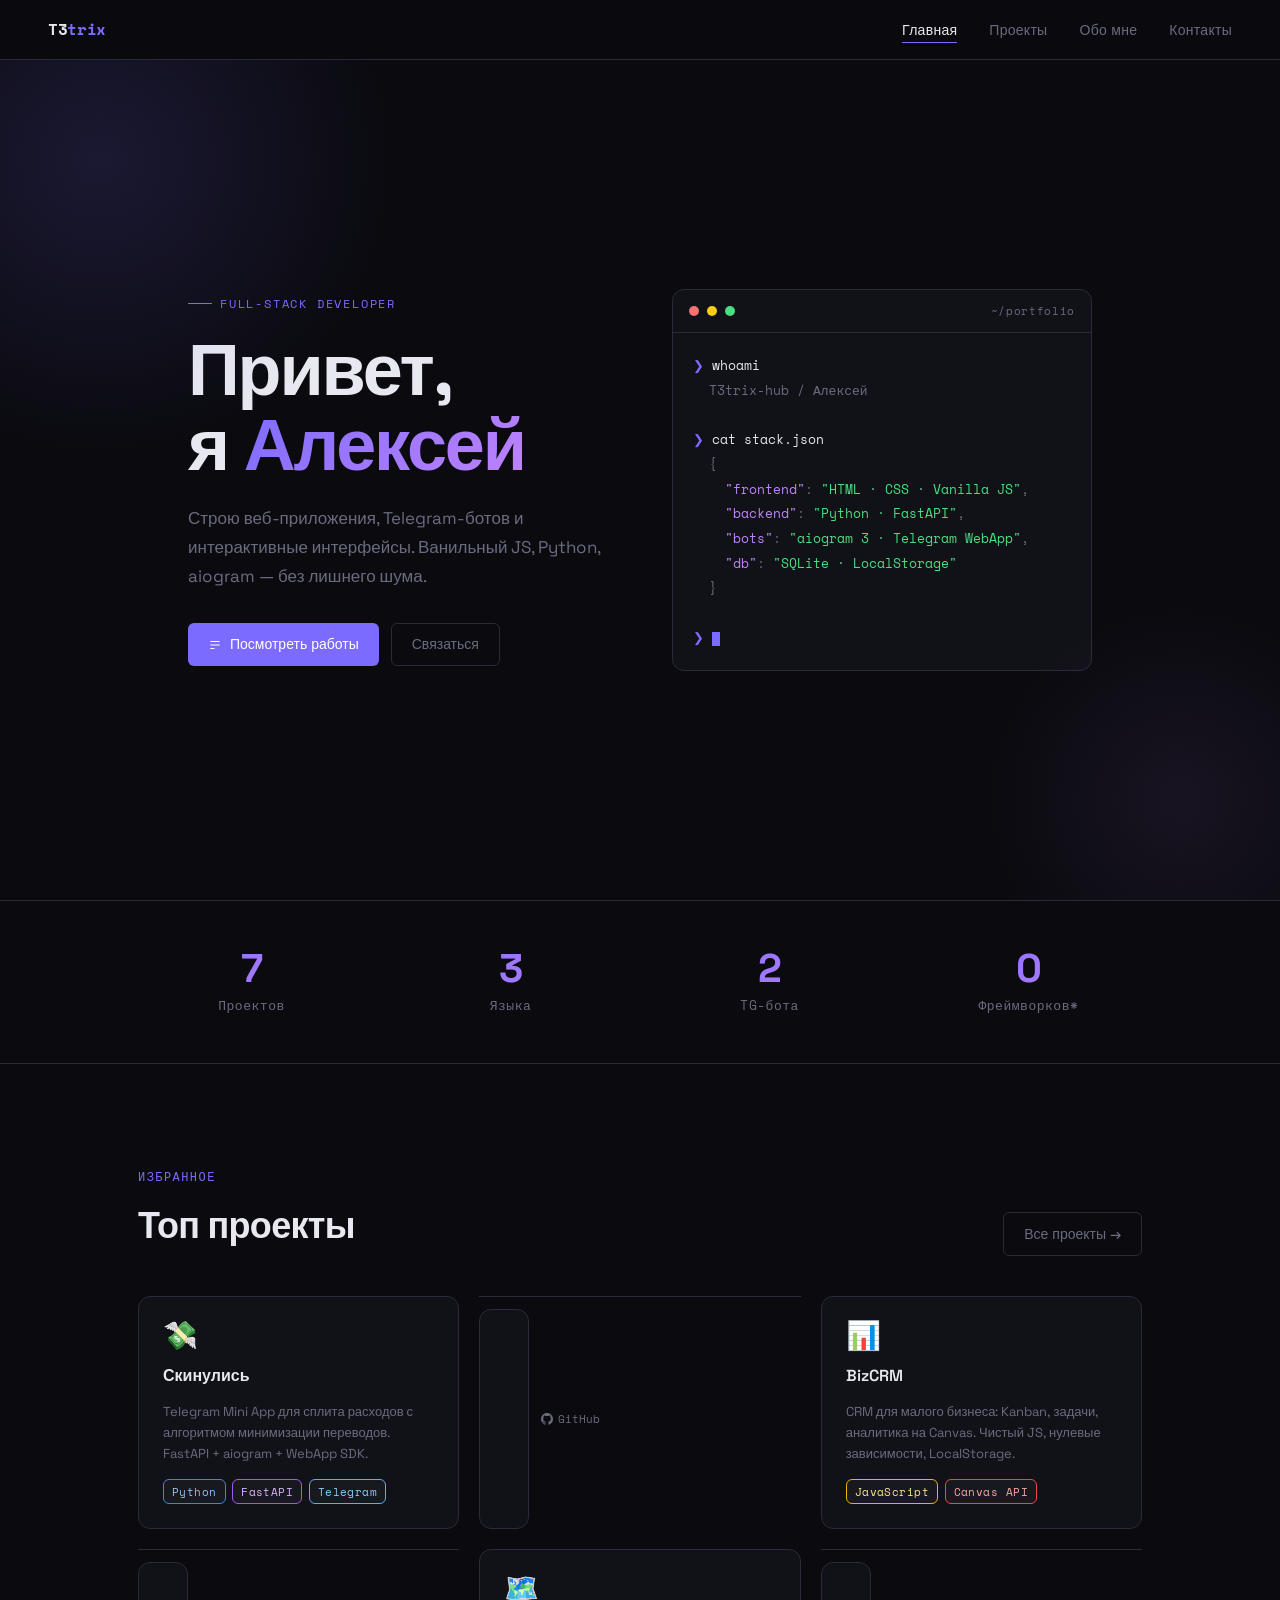
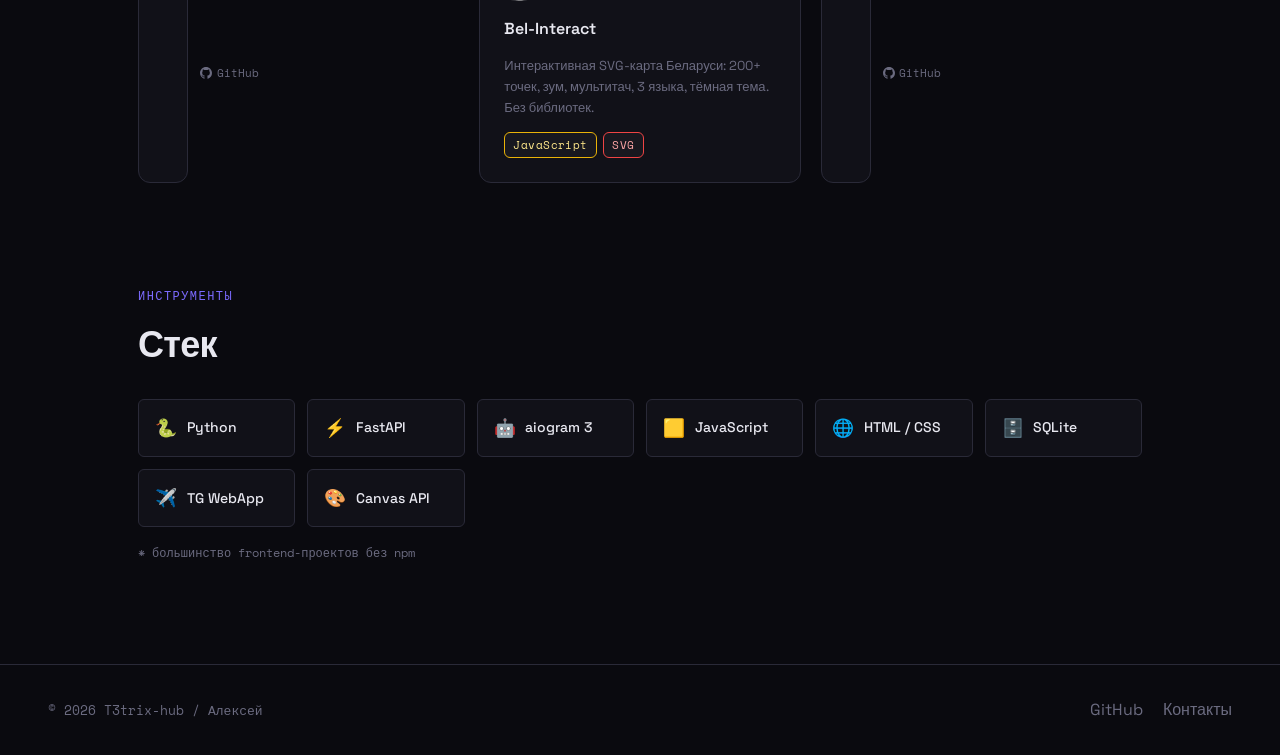
==== index.html @ a56e2eb1 "Add files via upload" ====
<!DOCTYPE html>
<html lang="ru">
<head>
  <meta charset="UTF-8" />
  <meta name="viewport" content="width=device-width, initial-scale=1.0" />
  <title>T3trix — Portfolio</title>
  <link rel="icon" href="favicon.ico" sizes="any" />
  <link rel="icon" type="image/png" href="favicon-180.png" />
  <link rel="apple-touch-icon" href="favicon-180.png" />
  <link rel="preconnect" href="https://fonts.googleapis.com" />
  <link rel="preconnect" href="https://fonts.gstatic.com" crossorigin />
  <link rel="stylesheet" href="style.css" />
  <style>
    /* ── HERO ─────────────────────────────── */
    .hero {
      min-height: calc(100vh - 60px);
      display: flex;
      align-items: center;
      position: relative;
      overflow: hidden;
    }

    .hero::before {
      content: '';
      position: absolute;
      top: -200px; left: -200px;
      width: 600px; height: 600px;
      background: radial-gradient(circle, rgba(124,107,255,0.15) 0%, transparent 70%);
      pointer-events: none;
    }

    .hero::after {
      content: '';
      position: absolute;
      bottom: -100px; right: -100px;
      width: 400px; height: 400px;
      background: radial-gradient(circle, rgba(192,132,252,0.08) 0%, transparent 70%);
      pointer-events: none;
    }

    .hero-inner {
      display: grid;
      grid-template-columns: 1fr 1fr;
      gap: 4rem;
      align-items: center;
      width: 100%;
    }

    .hero-label {
      font-family: var(--font-mono);
      font-size: 0.75rem;
      color: var(--accent);
      letter-spacing: 0.15em;
      text-transform: uppercase;
      margin-bottom: 1.25rem;
      display: flex;
      align-items: center;
      gap: 0.5rem;
    }

    .hero-label::before {
      content: '';
      width: 24px; height: 1px;
      background: var(--accent);
    }

    .hero h1 {
      margin-bottom: 1.25rem;
    }

    .hero-desc {
      font-size: 1.0625rem;
      color: var(--muted);
      line-height: 1.7;
      margin-bottom: 2rem;
      max-width: 420px;
    }

    .hero-actions {
      display: flex;
      gap: 0.75rem;
      flex-wrap: wrap;
    }

    /* terminal card */
    .terminal {
      background: var(--bg2);
      border: 1px solid var(--border);
      border-radius: var(--radius);
      overflow: hidden;
      font-family: var(--font-mono);
    }

    .terminal-bar {
      padding: 0.75rem 1rem;
      border-bottom: 1px solid var(--border);
      display: flex;
      align-items: center;
      gap: 0.5rem;
    }

    .terminal-dot {
      width: 10px; height: 10px;
      border-radius: 50%;
    }
    .dot-red   { background: #f87171; }
    .dot-yel   { background: #facc15; }
    .dot-grn   { background: #4ade80; }

    .terminal-title {
      font-size: 0.7rem;
      color: var(--muted);
      margin-left: auto;
      letter-spacing: 0.06em;
    }

    .terminal-body {
      padding: 1.25rem;
      font-size: 0.8125rem;
      line-height: 1.9;
    }

    .t-prompt { color: var(--accent); }
    .t-cmd    { color: var(--text); }
    .t-out    { color: var(--muted); padding-left: 1rem; }
    .t-key    { color: var(--accent2); }
    .t-val    { color: var(--green); }
    .t-cursor {
      display: inline-block;
      width: 8px; height: 14px;
      background: var(--accent);
      vertical-align: middle;
      animation: blink 1s step-end infinite;
    }

    @keyframes blink { 50% { opacity: 0; } }

    /* ── STATS ────────────────────────────── */
    .stats {
      padding: 3rem 0;
      border-top: 1px solid var(--border);
      border-bottom: 1px solid var(--border);
    }

    .stats-grid {
      display: grid;
      grid-template-columns: repeat(4, 1fr);
      gap: 2rem;
    }

    .stat-item {
      text-align: center;
    }

    .stat-num {
      font-size: 2.5rem;
      font-weight: 700;
      letter-spacing: -0.04em;
      line-height: 1;
      background: linear-gradient(135deg, var(--accent), var(--accent2));
      -webkit-background-clip: text;
      -webkit-text-fill-color: transparent;
      background-clip: text;
    }

    .stat-label {
      font-size: 0.8125rem;
      color: var(--muted);
      margin-top: 0.35rem;
      font-family: var(--font-mono);
      letter-spacing: 0.04em;
    }

    /* ── FEATURED PROJECTS ────────────────── */
    .section-header {
      display: flex;
      justify-content: space-between;
      align-items: flex-end;
      margin-bottom: 2.5rem;
    }

    .featured-grid {
      display: grid;
      grid-template-columns: repeat(3, 1fr);
      gap: 1.25rem;
    }

    .proj-card {
      background: var(--bg2);
      border: 1px solid var(--border);
      border-radius: var(--radius);
      padding: 1.5rem;
      display: flex;
      flex-direction: column;
      gap: 0.875rem;
      transition: border-color var(--transition), transform var(--transition), box-shadow var(--transition);
      text-decoration: none;
      color: inherit;
    }

    .proj-card:hover {
      border-color: rgba(124, 107, 255, 0.4);
      transform: translateY(-3px);
      box-shadow: 0 12px 40px rgba(124, 107, 255, 0.1);
    }

    .proj-icon {
      font-size: 1.75rem;
      line-height: 1;
    }

    .proj-name {
      font-size: 1rem;
      font-weight: 600;
      color: var(--text);
    }

    .proj-desc {
      font-size: 0.8125rem;
      color: var(--muted);
      line-height: 1.6;
      flex: 1;
    }

    .proj-tags {
      display: flex;
      gap: 0.4rem;
      flex-wrap: wrap;
    }

    .proj-footer {
      display: flex;
      gap: 0.75rem;
      padding-top: 0.75rem;
      border-top: 1px solid var(--border);
    }

    .proj-link {
      font-family: var(--font-mono);
      font-size: 0.7rem;
      color: var(--muted);
      text-decoration: none;
      display: flex;
      align-items: center;
      gap: 0.3rem;
      transition: color var(--transition);
    }
    .proj-link:hover { color: var(--accent); }
    .proj-link svg { width: 12px; height: 12px; }

    /* ── STACK ────────────────────────────── */
    .stack-grid {
      display: grid;
      grid-template-columns: repeat(auto-fill, minmax(140px, 1fr));
      gap: 0.75rem;
    }

    .stack-item {
      background: var(--bg2);
      border: 1px solid var(--border);
      border-radius: var(--radius-sm);
      padding: 0.875rem 1rem;
      display: flex;
      align-items: center;
      gap: 0.6rem;
      font-size: 0.875rem;
      font-weight: 500;
    }

    .stack-icon { font-size: 1.1rem; }

    @media (max-width: 900px) {
      .hero-inner { grid-template-columns: 1fr; }
      .terminal { display: none; }
      .featured-grid { grid-template-columns: 1fr 1fr; }
      .stats-grid { grid-template-columns: repeat(2, 1fr); }
    }

    @media (max-width: 560px) {
      .featured-grid { grid-template-columns: 1fr; }
      .stats-grid { grid-template-columns: repeat(2, 1fr); }
    }
  </style>
</head>
<body>

<nav>
  <a href="index.html" class="nav-logo">T3<span>trix</span></a>
  <ul class="nav-links">
    <li><a href="index.html">Главная</a></li>
    <li><a href="projects.html">Проекты</a></li>
    <li><a href="about.html">Обо мне</a></li>
    <li><a href="contact.html">Контакты</a></li>
  </ul>
  <div class="nav-burger" role="button" aria-label="Меню">
    <span></span><span></span><span></span>
  </div>
</nav>

<main>
  <!-- HERO -->
  <section class="hero">
    <div class="container">
      <div class="hero-inner">
        <div>
          <p class="hero-label">Full-Stack Developer</p>
          <h1>Привет,<br>я <span class="gradient-text">Алексей</span></h1>
          <p class="hero-desc">
            Строю веб-приложения, Telegram-ботов и интерактивные интерфейсы.
            Ванильный JS, Python, aiogram — без лишнего шума.
          </p>
          <div class="hero-actions">
            <a href="projects.html" class="btn btn-primary">
              <svg width="14" height="14" fill="none" viewBox="0 0 24 24" stroke="currentColor" stroke-width="2"><path d="M4 6h16M4 12h16M4 18h7"/></svg>
              Посмотреть работы
            </a>
            <a href="contact.html" class="btn btn-ghost">Связаться</a>
          </div>
        </div>

        <div class="terminal">
          <div class="terminal-bar">
            <div class="terminal-dot dot-red"></div>
            <div class="terminal-dot dot-yel"></div>
            <div class="terminal-dot dot-grn"></div>
            <span class="terminal-title">~/portfolio</span>
          </div>
          <div class="terminal-body">
            <div><span class="t-prompt">❯ </span><span class="t-cmd">whoami</span></div>
            <div class="t-out">T3trix-hub / Алексей</div>
            <br>
            <div><span class="t-prompt">❯ </span><span class="t-cmd">cat stack.json</span></div>
            <div class="t-out">{</div>
            <div class="t-out">&nbsp;&nbsp;<span class="t-key">"frontend"</span>: <span class="t-val">"HTML · CSS · Vanilla JS"</span>,</div>
            <div class="t-out">&nbsp;&nbsp;<span class="t-key">"backend"</span>: <span class="t-val">"Python · FastAPI"</span>,</div>
            <div class="t-out">&nbsp;&nbsp;<span class="t-key">"bots"</span>: <span class="t-val">"aiogram 3 · Telegram WebApp"</span>,</div>
            <div class="t-out">&nbsp;&nbsp;<span class="t-key">"db"</span>: <span class="t-val">"SQLite · LocalStorage"</span></div>
            <div class="t-out">}</div>
            <br>
            <div><span class="t-prompt">❯ </span><span class="t-cursor"></span></div>
          </div>
        </div>
      </div>
    </div>
  </section>

  <!-- STATS -->
  <div class="stats">
    <div class="container">
      <div class="stats-grid">
        <div class="stat-item fade-in">
          <div class="stat-num">7</div>
          <div class="stat-label">Проектов</div>
        </div>
        <div class="stat-item fade-in">
          <div class="stat-num">3</div>
          <div class="stat-label">Языка</div>
        </div>
        <div class="stat-item fade-in">
          <div class="stat-num">2</div>
          <div class="stat-label">TG-бота</div>
        </div>
        <div class="stat-item fade-in">
          <div class="stat-num">0</div>
          <div class="stat-label">Фреймворков*</div>
        </div>
      </div>
    </div>
  </div>

  <!-- FEATURED -->
  <section>
    <div class="container">
      <div class="section-header fade-in">
        <div>
          <span class="eyebrow">Избранное</span>
          <h2>Топ проекты</h2>
        </div>
        <a href="projects.html" class="btn btn-ghost">Все проекты →</a>
      </div>

      <div class="featured-grid">

        <a href="projects.html#split" class="proj-card fade-in">
          <div class="proj-icon">💸</div>
          <div class="proj-name">Скинулись</div>
          <div class="proj-desc">Telegram Mini App для сплита расходов с алгоритмом минимизации переводов. FastAPI + aiogram + WebApp SDK.</div>
          <div class="proj-tags">
            <span class="tag py">Python</span>
            <span class="tag api">FastAPI</span>
            <span class="tag tg">Telegram</span>
          </div>
          <div class="proj-footer">
            <a href="https://github.com/T3trix-hub/split" target="_blank" class="proj-link" onclick="event.stopPropagation()">
              <svg fill="currentColor" viewBox="0 0 24 24"><path d="M12 0C5.37 0 0 5.37 0 12c0 5.31 3.435 9.795 8.205 11.385.6.105.825-.255.825-.57 0-.285-.015-1.23-.015-2.235-3.015.555-3.795-.735-4.035-1.41-.135-.345-.72-1.41-1.23-1.695-.42-.225-1.02-.78-.015-.795.945-.015 1.62.87 1.845 1.23 1.08 1.815 2.805 1.305 3.495.99.105-.78.42-1.305.765-1.605-2.67-.3-5.46-1.335-5.46-5.925 0-1.305.465-2.385 1.23-3.225-.12-.3-.54-1.53.12-3.18 0 0 1.005-.315 3.3 1.23.96-.27 1.98-.405 3-.405s2.04.135 3 .405c2.295-1.56 3.3-1.23 3.3-1.23.66 1.65.24 2.88.12 3.18.765.84 1.23 1.905 1.23 3.225 0 4.605-2.805 5.625-5.475 5.925.435.375.81 1.095.81 2.22 0 1.605-.015 2.895-.015 3.3 0 .315.225.69.825.57A12.02 12.02 0 0024 12c0-6.63-5.37-12-12-12z"/></svg>
              GitHub
            </a>
          </div>
        </a>

        <a href="projects.html#bizcrm" class="proj-card fade-in">
          <div class="proj-icon">📊</div>
          <div class="proj-name">BizCRM</div>
          <div class="proj-desc">CRM для малого бизнеса: Kanban, задачи, аналитика на Canvas. Чистый JS, нулевые зависимости, LocalStorage.</div>
          <div class="proj-tags">
            <span class="tag js">JavaScript</span>
            <span class="tag html">Canvas API</span>
          </div>
          <div class="proj-footer">
            <a href="https://github.com/T3trix-hub/bizCRM" target="_blank" class="proj-link" onclick="event.stopPropagation()">
              <svg fill="currentColor" viewBox="0 0 24 24"><path d="M12 0C5.37 0 0 5.37 0 12c0 5.31 3.435 9.795 8.205 11.385.6.105.825-.255.825-.57 0-.285-.015-1.23-.015-2.235-3.015.555-3.795-.735-4.035-1.41-.135-.345-.72-1.41-1.23-1.695-.42-.225-1.02-.78-.015-.795.945-.015 1.62.87 1.845 1.23 1.08 1.815 2.805 1.305 3.495.99.105-.78.42-1.305.765-1.605-2.67-.3-5.46-1.335-5.46-5.925 0-1.305.465-2.385 1.23-3.225-.12-.3-.54-1.53.12-3.18 0 0 1.005-.315 3.3 1.23.96-.27 1.98-.405 3-.405s2.04.135 3 .405c2.295-1.56 3.3-1.23 3.3-1.23.66 1.65.24 2.88.12 3.18.765.84 1.23 1.905 1.23 3.225 0 4.605-2.805 5.625-5.475 5.925.435.375.81 1.095.81 2.22 0 1.605-.015 2.895-.015 3.3 0 .315.225.69.825.57A12.02 12.02 0 0024 12c0-6.63-5.37-12-12-12z"/></svg>
              GitHub
            </a>
          </div>
        </a>

        <a href="projects.html#bel" class="proj-card fade-in">
          <div class="proj-icon">🗺️</div>
          <div class="proj-name">Bel-Interact</div>
          <div class="proj-desc">Интерактивная SVG-карта Беларуси: 200+ точек, зум, мультитач, 3 языка, тёмная тема. Без библиотек.</div>
          <div class="proj-tags">
            <span class="tag js">JavaScript</span>
            <span class="tag html">SVG</span>
          </div>
          <div class="proj-footer">
            <a href="https://github.com/T3trix-hub/Bel-Interact" target="_blank" class="proj-link" onclick="event.stopPropagation()">
              <svg fill="currentColor" viewBox="0 0 24 24"><path d="M12 0C5.37 0 0 5.37 0 12c0 5.31 3.435 9.795 8.205 11.385.6.105.825-.255.825-.57 0-.285-.015-1.23-.015-2.235-3.015.555-3.795-.735-4.035-1.41-.135-.345-.72-1.41-1.23-1.695-.42-.225-1.02-.78-.015-.795.945-.015 1.62.87 1.845 1.23 1.08 1.815 2.805 1.305 3.495.99.105-.78.42-1.305.765-1.605-2.67-.3-5.46-1.335-5.46-5.925 0-1.305.465-2.385 1.23-3.225-.12-.3-.54-1.53.12-3.18 0 0 1.005-.315 3.3 1.23.96-.27 1.98-.405 3-.405s2.04.135 3 .405c2.295-1.56 3.3-1.23 3.3-1.23.66 1.65.24 2.88.12 3.18.765.84 1.23 1.905 1.23 3.225 0 4.605-2.805 5.625-5.475 5.925.435.375.81 1.095.81 2.22 0 1.605-.015 2.895-.015 3.3 0 .315.225.69.825.57A12.02 12.02 0 0024 12c0-6.63-5.37-12-12-12z"/></svg>
              GitHub
            </a>
          </div>
        </a>

      </div>
    </div>
  </section>

  <!-- STACK TEASER -->
  <section style="padding-top:0">
    <div class="container">
      <span class="eyebrow fade-in">Инструменты</span>
      <h2 class="fade-in" style="margin-bottom:1.5rem">Стек</h2>
      <div class="stack-grid">
        <div class="stack-item fade-in"><span class="stack-icon">🐍</span> Python</div>
        <div class="stack-item fade-in"><span class="stack-icon">⚡</span> FastAPI</div>
        <div class="stack-item fade-in"><span class="stack-icon">🤖</span> aiogram 3</div>
        <div class="stack-item fade-in"><span class="stack-icon">🟨</span> JavaScript</div>
        <div class="stack-item fade-in"><span class="stack-icon">🌐</span> HTML / CSS</div>
        <div class="stack-item fade-in"><span class="stack-icon">🗄️</span> SQLite</div>
        <div class="stack-item fade-in"><span class="stack-icon">✈️</span> TG WebApp</div>
        <div class="stack-item fade-in"><span class="stack-icon">🎨</span> Canvas API</div>
      </div>
      <p style="margin-top:1rem;font-size:0.75rem;color:var(--muted);font-family:var(--font-mono);">* большинство frontend-проектов без npm</p>
    </div>
  </section>
</main>

<footer>
  <p>© 2026 T3trix-hub / Алексей</p>
  <div style="display:flex;gap:1.25rem;">
    <a href="https://github.com/T3trix-hub" target="_blank">GitHub</a>
    <a href="contact.html">Контакты</a>
  </div>
</footer>

<script src="main.js"></script>
</body>
</html>
---- style.css ----
@import url('https://fonts.googleapis.com/css2?family=Space+Grotesk:wght@300;400;500;600;700&family=Space+Mono:ital,wght@0,400;0,700;1,400&display=swap');

:root {
  --bg:       #0a0a0f;
  --bg2:      #111118;
  --bg3:      #18181f;
  --border:   #2a2a38;
  --text:     #e8e8f0;
  --muted:    #6b6b80;
  --accent:   #7c6bff;
  --accent2:  #c084fc;
  --green:    #4ade80;
  --yellow:   #facc15;
  --red:      #f87171;

  --font-display: 'Space Grotesk', sans-serif;
  --font-mono:    'Space Mono', monospace;

  --radius: 12px;
  --radius-sm: 6px;
  --transition: 0.2s ease;
}

*, *::before, *::after { box-sizing: border-box; margin: 0; padding: 0; }

html { scroll-behavior: smooth; }

body {
  background: var(--bg);
  color: var(--text);
  font-family: var(--font-display);
  font-size: 16px;
  line-height: 1.6;
  min-height: 100vh;
  overflow-x: hidden;
}

/* ── NAV ─────────────────────────────────── */
nav {
  position: fixed;
  top: 0; left: 0; right: 0;
  z-index: 100;
  background: rgba(10,10,15,0.85);
  backdrop-filter: blur(16px);
  border-bottom: 1px solid var(--border);
  padding: 0 clamp(1rem, 5vw, 3rem);
  height: 60px;
  display: flex;
  align-items: center;
  justify-content: space-between;
}

.nav-logo {
  font-family: var(--font-mono);
  font-size: 1rem;
  font-weight: 700;
  color: var(--text);
  text-decoration: none;
  letter-spacing: -0.02em;
}

.nav-logo span {
  color: var(--accent);
}

.nav-links {
  display: flex;
  gap: 2rem;
  list-style: none;
}

.nav-links a {
  color: var(--muted);
  text-decoration: none;
  font-size: 0.875rem;
  font-weight: 500;
  letter-spacing: 0.02em;
  transition: color var(--transition);
  position: relative;
}

.nav-links a::after {
  content: '';
  position: absolute;
  bottom: -4px; left: 0;
  width: 0; height: 1px;
  background: var(--accent);
  transition: width var(--transition);
}

.nav-links a:hover,
.nav-links a.active {
  color: var(--text);
}

.nav-links a:hover::after,
.nav-links a.active::after {
  width: 100%;
}

/* burger */
.nav-burger {
  display: none;
  flex-direction: column;
  gap: 5px;
  cursor: pointer;
  padding: 4px;
}

.nav-burger span {
  display: block;
  width: 22px; height: 1.5px;
  background: var(--text);
  transition: var(--transition);
}

/* ── LAYOUT ──────────────────────────────── */
.container {
  max-width: 1100px;
  margin: 0 auto;
  padding: 0 clamp(1rem, 5vw, 3rem);
}

main {
  padding-top: 60px;
}

section {
  padding: clamp(4rem, 8vw, 7rem) 0;
}

/* ── TYPOGRAPHY ──────────────────────────── */
h1 { font-size: clamp(2.5rem, 6vw, 4.5rem); font-weight: 700; line-height: 1.05; letter-spacing: -0.03em; }
h2 { font-size: clamp(1.5rem, 3vw, 2.25rem); font-weight: 600; letter-spacing: -0.02em; }
h3 { font-size: 1.125rem; font-weight: 600; }

.eyebrow {
  font-family: var(--font-mono);
  font-size: 0.75rem;
  letter-spacing: 0.12em;
  text-transform: uppercase;
  color: var(--accent);
  display: block;
  margin-bottom: 0.75rem;
}

.gradient-text {
  background: linear-gradient(135deg, var(--accent) 0%, var(--accent2) 100%);
  -webkit-background-clip: text;
  -webkit-text-fill-color: transparent;
  background-clip: text;
}

/* ── TAGS ─────────────────────────────────── */
.tag {
  display: inline-block;
  font-family: var(--font-mono);
  font-size: 0.7rem;
  padding: 3px 8px;
  border-radius: var(--radius-sm);
  background: var(--bg3);
  border: 1px solid var(--border);
  color: var(--muted);
  letter-spacing: 0.04em;
}

.tag.py   { border-color: #3b82f6; color: #93c5fd; }
.tag.js   { border-color: #eab308; color: #fde68a; }
.tag.html { border-color: #ef4444; color: #fca5a5; }
.tag.tg   { border-color: #38bdf8; color: #7dd3fc; }
.tag.api  { border-color: #a855f7; color: #d8b4fe; }

/* ── BUTTONS ──────────────────────────────── */
.btn {
  display: inline-flex;
  align-items: center;
  gap: 0.5rem;
  padding: 0.6rem 1.25rem;
  border-radius: var(--radius-sm);
  font-family: var(--font-display);
  font-size: 0.875rem;
  font-weight: 500;
  text-decoration: none;
  transition: var(--transition);
  cursor: pointer;
  border: none;
}

.btn-primary {
  background: var(--accent);
  color: #fff;
}
.btn-primary:hover { background: #9580ff; transform: translateY(-1px); }

.btn-ghost {
  background: transparent;
  color: var(--muted);
  border: 1px solid var(--border);
}
.btn-ghost:hover { border-color: var(--accent); color: var(--text); }

/* ── CARDS ─────────────────────────────────── */
.card {
  background: var(--bg2);
  border: 1px solid var(--border);
  border-radius: var(--radius);
  padding: 1.5rem;
  transition: border-color var(--transition), transform var(--transition), box-shadow var(--transition);
}

.card:hover {
  border-color: rgba(124, 107, 255, 0.5);
  transform: translateY(-2px);
  box-shadow: 0 8px 32px rgba(124, 107, 255, 0.1);
}

/* ── DIVIDER ──────────────────────────────── */
.divider {
  width: 100%;
  height: 1px;
  background: var(--border);
  margin: 0;
}

/* ── FOOTER ───────────────────────────────── */
footer {
  border-top: 1px solid var(--border);
  padding: 2rem clamp(1rem, 5vw, 3rem);
  display: flex;
  justify-content: space-between;
  align-items: center;
  gap: 1rem;
  flex-wrap: wrap;
}

footer p {
  font-size: 0.8125rem;
  color: var(--muted);
  font-family: var(--font-mono);
}

footer a {
  color: var(--muted);
  text-decoration: none;
  transition: color var(--transition);
}
footer a:hover { color: var(--accent); }

/* ── FADE IN ──────────────────────────────── */
.fade-in {
  opacity: 0;
  transform: translateY(20px);
  transition: opacity 0.5s ease, transform 0.5s ease;
}
.fade-in.visible {
  opacity: 1;
  transform: none;
}

/* ── MOBILE ───────────────────────────────── */
@media (max-width: 640px) {
  .nav-links { display: none; flex-direction: column; position: fixed; top: 60px; left: 0; right: 0; background: var(--bg); border-bottom: 1px solid var(--border); padding: 1.5rem; gap: 1.25rem; }
  .nav-links.open { display: flex; }
  .nav-burger { display: flex; }
}

@media (prefers-reduced-motion: reduce) {
  *, *::before, *::after { transition-duration: 0.01ms !important; animation-duration: 0.01ms !important; }
}
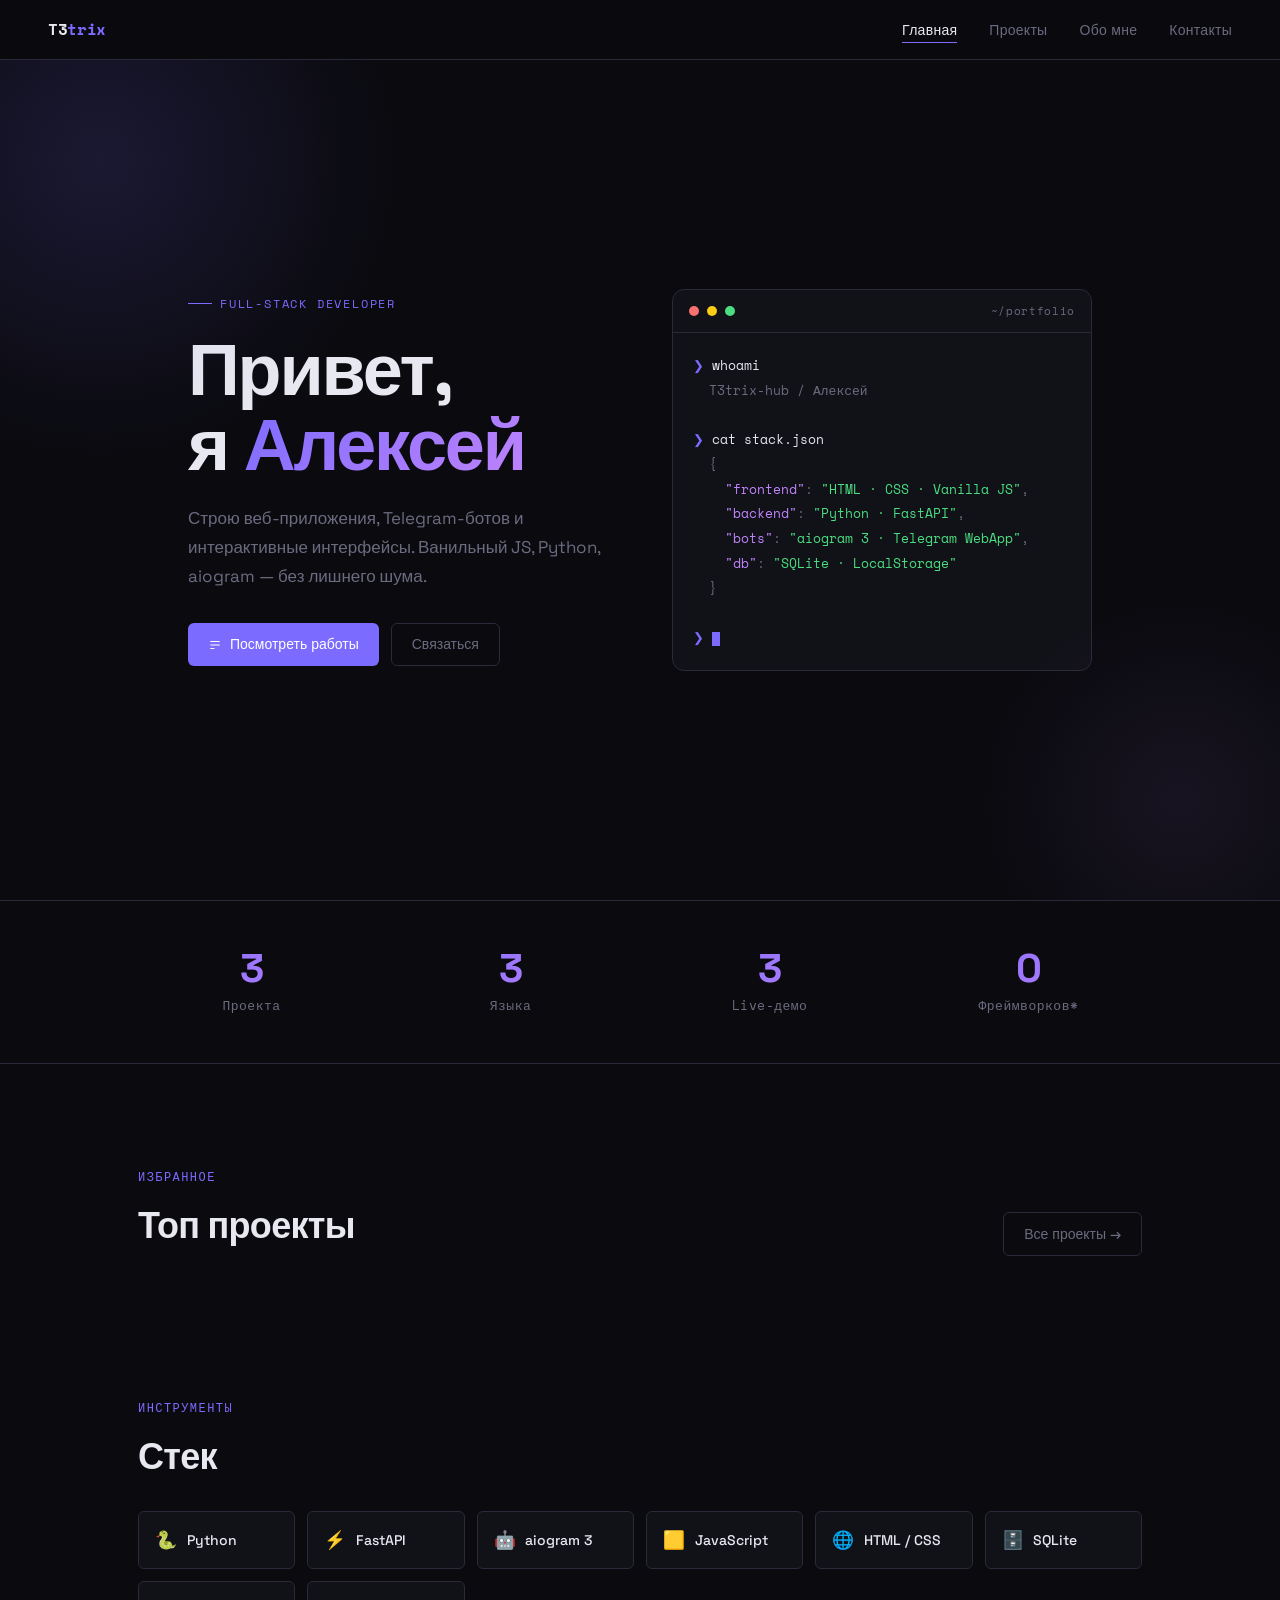
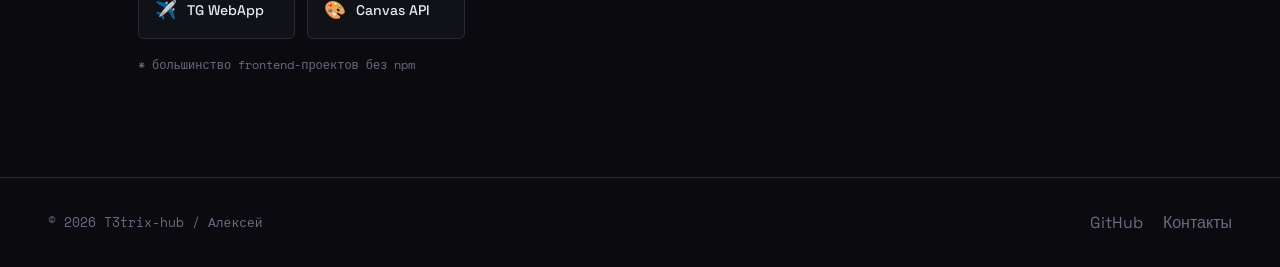
==== commit c54b4621: "Update index.html" ====
--- a/index.html
+++ b/index.html
@@ -349,16 +349,16 @@
     <div class="container">
       <div class="stats-grid">
         <div class="stat-item fade-in">
-          <div class="stat-num">7</div>
-          <div class="stat-label">Проектов</div>
+          <div class="stat-num" data-stat="projects">3</div>
+          <div class="stat-label" data-stat-label="projects">Проекта</div>
         </div>
         <div class="stat-item fade-in">
           <div class="stat-num">3</div>
           <div class="stat-label">Языка</div>
         </div>
         <div class="stat-item fade-in">
-          <div class="stat-num">2</div>
-          <div class="stat-label">TG-бота</div>
+          <div class="stat-num" data-stat="live">3</div>
+          <div class="stat-label">Live-демо</div>
         </div>
         <div class="stat-item fade-in">
           <div class="stat-num">0</div>
@@ -379,58 +379,7 @@
         <a href="projects.html" class="btn btn-ghost">Все проекты →</a>
       </div>
 
-      <div class="featured-grid">
-
-        <a href="projects.html#split" class="proj-card fade-in">
-          <div class="proj-icon">💸</div>
-          <div class="proj-name">Скинулись</div>
-          <div class="proj-desc">Telegram Mini App для сплита расходов с алгоритмом минимизации переводов. FastAPI + aiogram + WebApp SDK.</div>
-          <div class="proj-tags">
-            <span class="tag py">Python</span>
-            <span class="tag api">FastAPI</span>
-            <span class="tag tg">Telegram</span>
-          </div>
-          <div class="proj-footer">
-            <a href="https://github.com/T3trix-hub/split" target="_blank" class="proj-link" onclick="event.stopPropagation()">
-              <svg fill="currentColor" viewBox="0 0 24 24"><path d="M12 0C5.37 0 0 5.37 0 12c0 5.31 3.435 9.795 8.205 11.385.6.105.825-.255.825-.57 0-.285-.015-1.23-.015-2.235-3.015.555-3.795-.735-4.035-1.41-.135-.345-.72-1.41-1.23-1.695-.42-.225-1.02-.78-.015-.795.945-.015 1.62.87 1.845 1.23 1.08 1.815 2.805 1.305 3.495.99.105-.78.42-1.305.765-1.605-2.67-.3-5.46-1.335-5.46-5.925 0-1.305.465-2.385 1.23-3.225-.12-.3-.54-1.53.12-3.18 0 0 1.005-.315 3.3 1.23.96-.27 1.98-.405 3-.405s2.04.135 3 .405c2.295-1.56 3.3-1.23 3.3-1.23.66 1.65.24 2.88.12 3.18.765.84 1.23 1.905 1.23 3.225 0 4.605-2.805 5.625-5.475 5.925.435.375.81 1.095.81 2.22 0 1.605-.015 2.895-.015 3.3 0 .315.225.69.825.57A12.02 12.02 0 0024 12c0-6.63-5.37-12-12-12z"/></svg>
-              GitHub
-            </a>
-          </div>
-        </a>
-
-        <a href="projects.html#bizcrm" class="proj-card fade-in">
-          <div class="proj-icon">📊</div>
-          <div class="proj-name">BizCRM</div>
-          <div class="proj-desc">CRM для малого бизнеса: Kanban, задачи, аналитика на Canvas. Чистый JS, нулевые зависимости, LocalStorage.</div>
-          <div class="proj-tags">
-            <span class="tag js">JavaScript</span>
-            <span class="tag html">Canvas API</span>
-          </div>
-          <div class="proj-footer">
-            <a href="https://github.com/T3trix-hub/bizCRM" target="_blank" class="proj-link" onclick="event.stopPropagation()">
-              <svg fill="currentColor" viewBox="0 0 24 24"><path d="M12 0C5.37 0 0 5.37 0 12c0 5.31 3.435 9.795 8.205 11.385.6.105.825-.255.825-.57 0-.285-.015-1.23-.015-2.235-3.015.555-3.795-.735-4.035-1.41-.135-.345-.72-1.41-1.23-1.695-.42-.225-1.02-.78-.015-.795.945-.015 1.62.87 1.845 1.23 1.08 1.815 2.805 1.305 3.495.99.105-.78.42-1.305.765-1.605-2.67-.3-5.46-1.335-5.46-5.925 0-1.305.465-2.385 1.23-3.225-.12-.3-.54-1.53.12-3.18 0 0 1.005-.315 3.3 1.23.96-.27 1.98-.405 3-.405s2.04.135 3 .405c2.295-1.56 3.3-1.23 3.3-1.23.66 1.65.24 2.88.12 3.18.765.84 1.23 1.905 1.23 3.225 0 4.605-2.805 5.625-5.475 5.925.435.375.81 1.095.81 2.22 0 1.605-.015 2.895-.015 3.3 0 .315.225.69.825.57A12.02 12.02 0 0024 12c0-6.63-5.37-12-12-12z"/></svg>
-              GitHub
-            </a>
-          </div>
-        </a>
-
-        <a href="projects.html#bel" class="proj-card fade-in">
-          <div class="proj-icon">🗺️</div>
-          <div class="proj-name">Bel-Interact</div>
-          <div class="proj-desc">Интерактивная SVG-карта Беларуси: 200+ точек, зум, мультитач, 3 языка, тёмная тема. Без библиотек.</div>
-          <div class="proj-tags">
-            <span class="tag js">JavaScript</span>
-            <span class="tag html">SVG</span>
-          </div>
-          <div class="proj-footer">
-            <a href="https://github.com/T3trix-hub/Bel-Interact" target="_blank" class="proj-link" onclick="event.stopPropagation()">
-              <svg fill="currentColor" viewBox="0 0 24 24"><path d="M12 0C5.37 0 0 5.37 0 12c0 5.31 3.435 9.795 8.205 11.385.6.105.825-.255.825-.57 0-.285-.015-1.23-.015-2.235-3.015.555-3.795-.735-4.035-1.41-.135-.345-.72-1.41-1.23-1.695-.42-.225-1.02-.78-.015-.795.945-.015 1.62.87 1.845 1.23 1.08 1.815 2.805 1.305 3.495.99.105-.78.42-1.305.765-1.605-2.67-.3-5.46-1.335-5.46-5.925 0-1.305.465-2.385 1.23-3.225-.12-.3-.54-1.53.12-3.18 0 0 1.005-.315 3.3 1.23.96-.27 1.98-.405 3-.405s2.04.135 3 .405c2.295-1.56 3.3-1.23 3.3-1.23.66 1.65.24 2.88.12 3.18.765.84 1.23 1.905 1.23 3.225 0 4.605-2.805 5.625-5.475 5.925.435.375.81 1.095.81 2.22 0 1.605-.015 2.895-.015 3.3 0 .315.225.69.825.57A12.02 12.02 0 0024 12c0-6.63-5.37-12-12-12z"/></svg>
-              GitHub
-            </a>
-          </div>
-        </a>
-
-      </div>
+      <div class="featured-grid" id="featured-grid"></div>
     </div>
   </section>
 
@@ -462,6 +411,8 @@
   </div>
 </footer>
 
+<script src="projects-data.js"></script>
+<script src="portfolio.js"></script>
 <script src="main.js"></script>
 </body>
 </html>
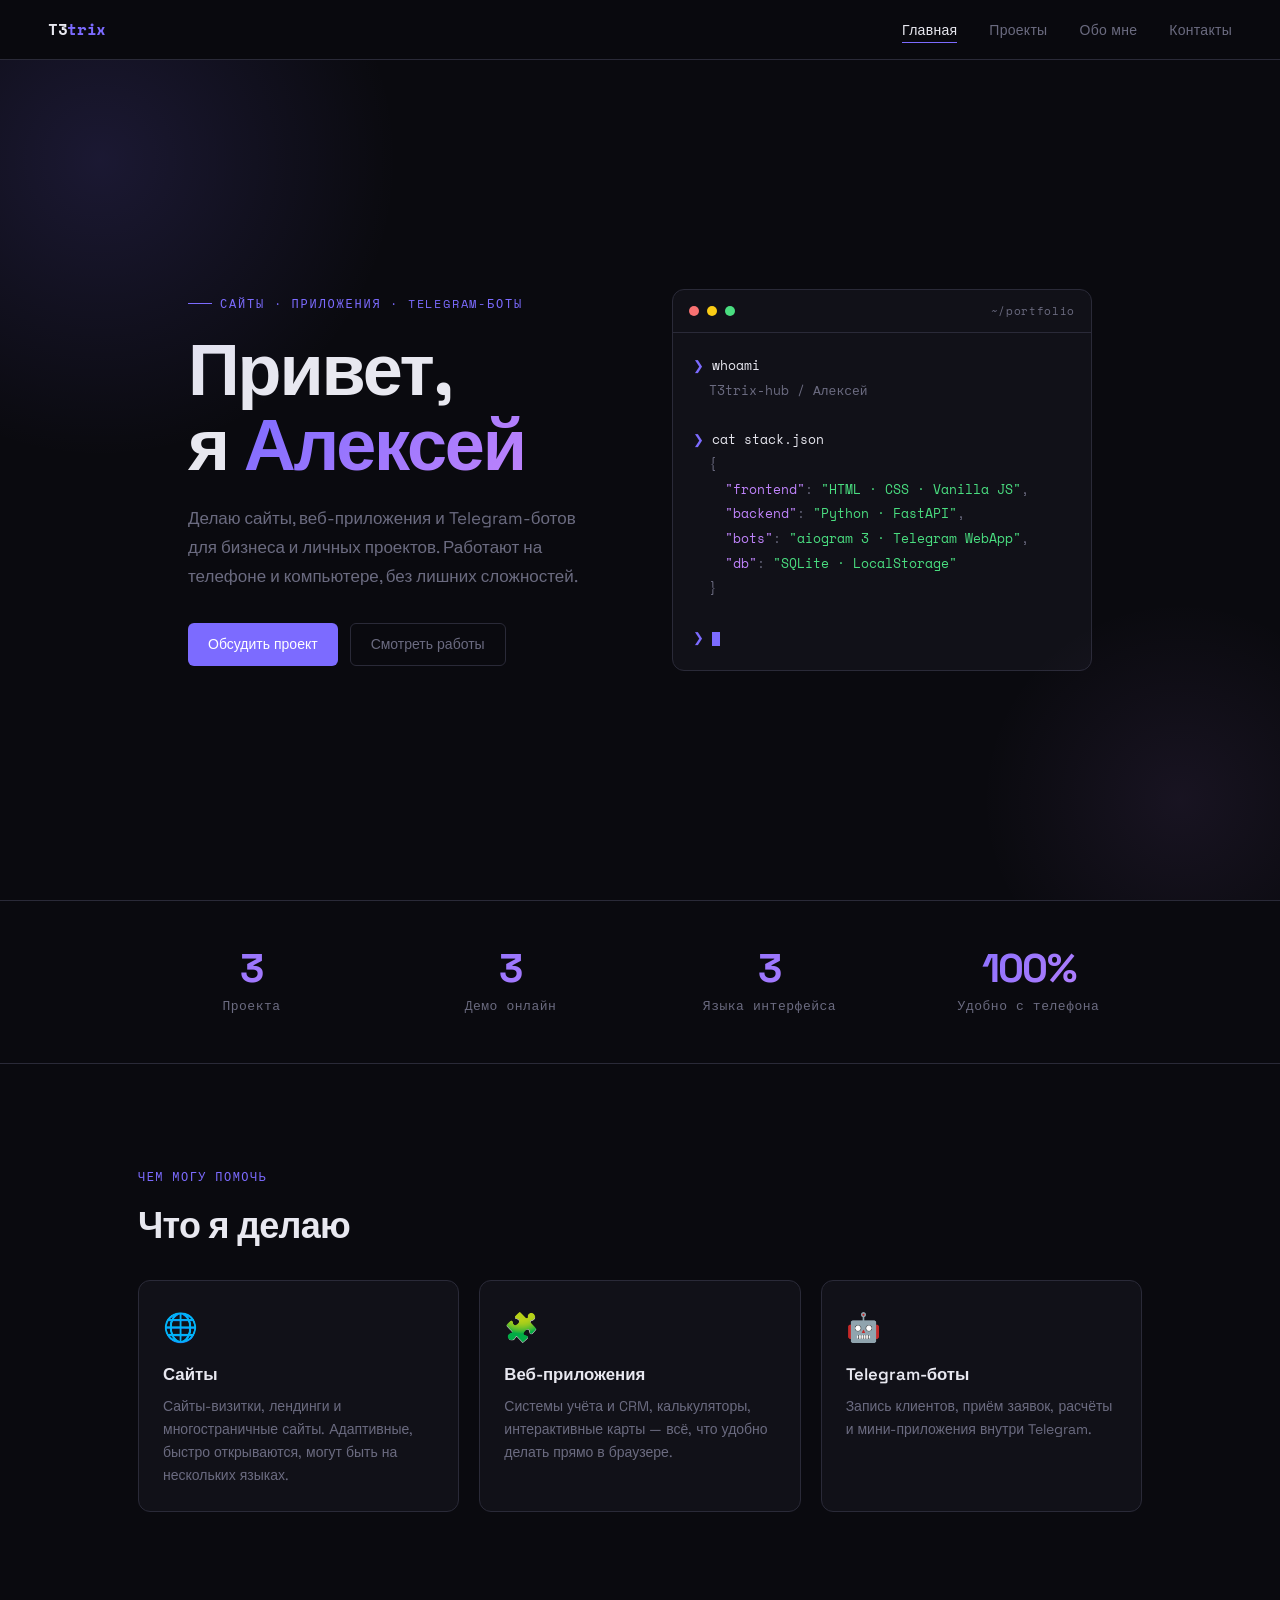
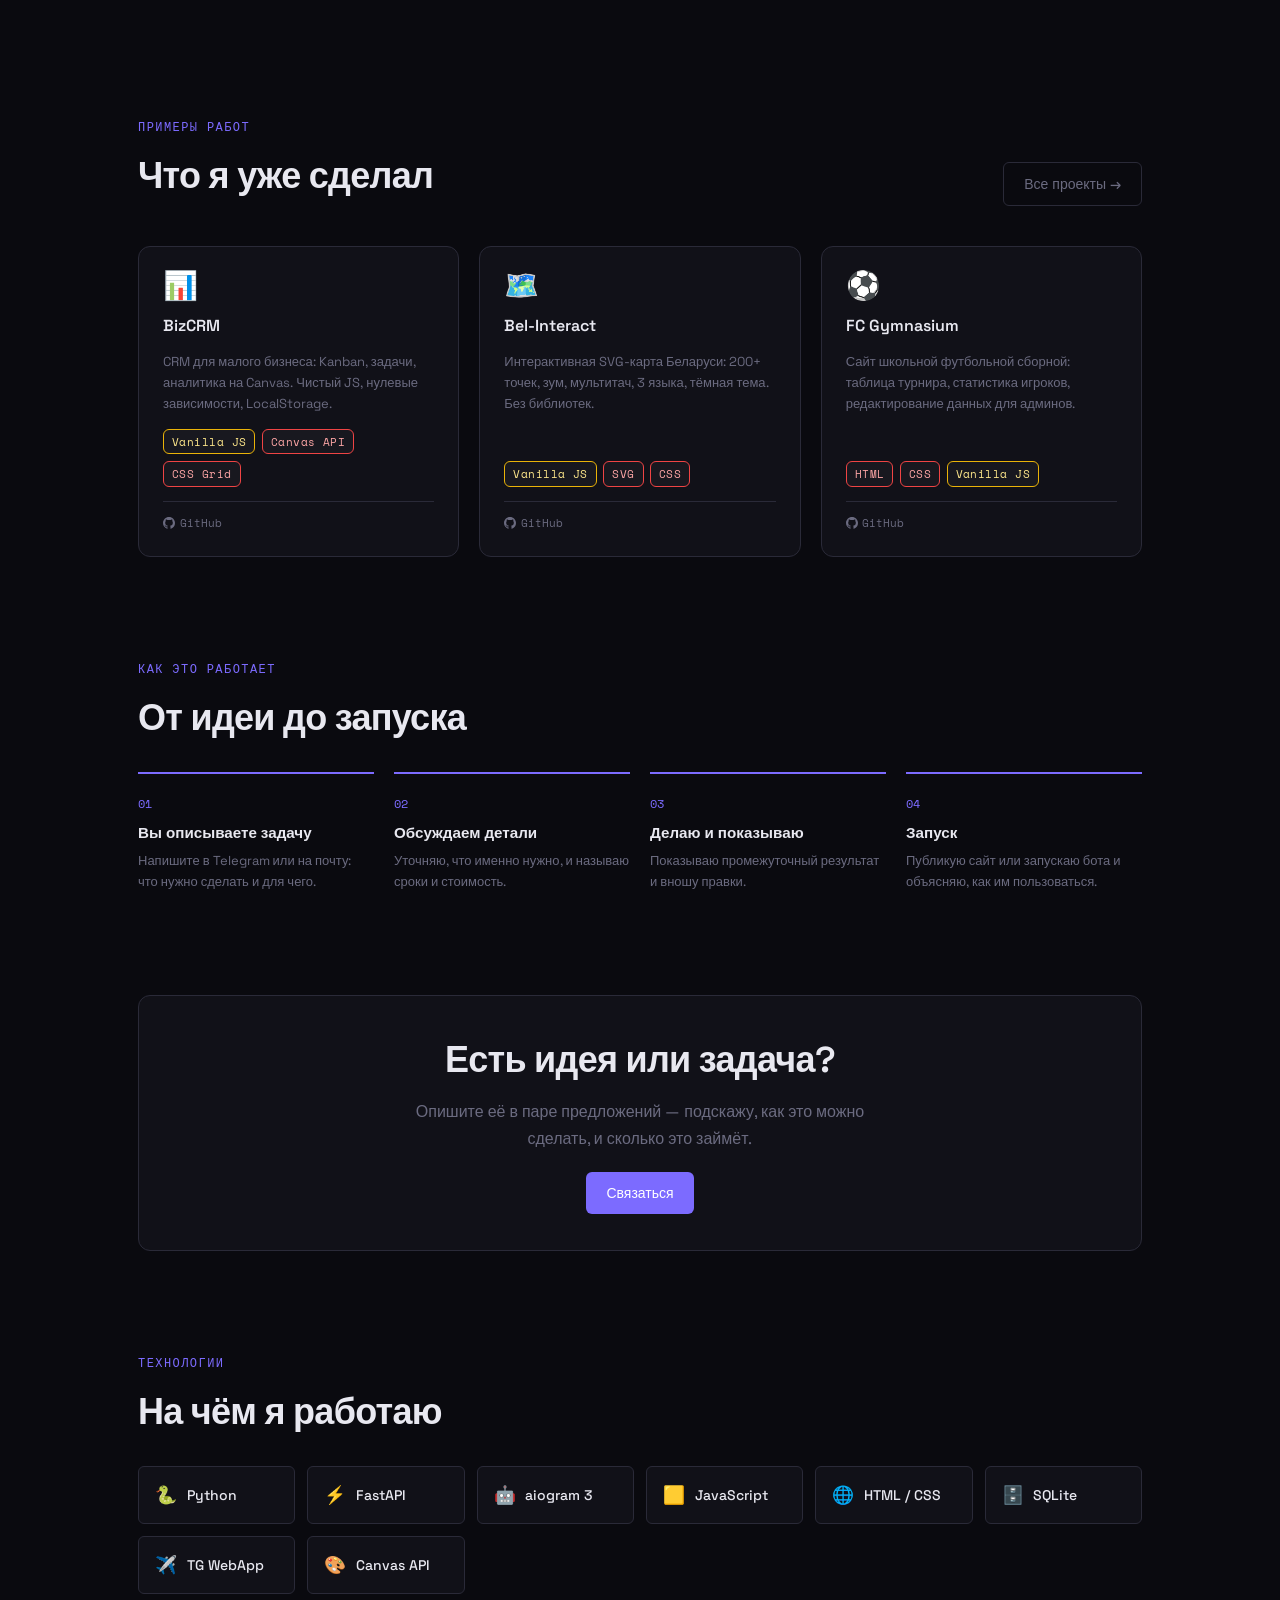
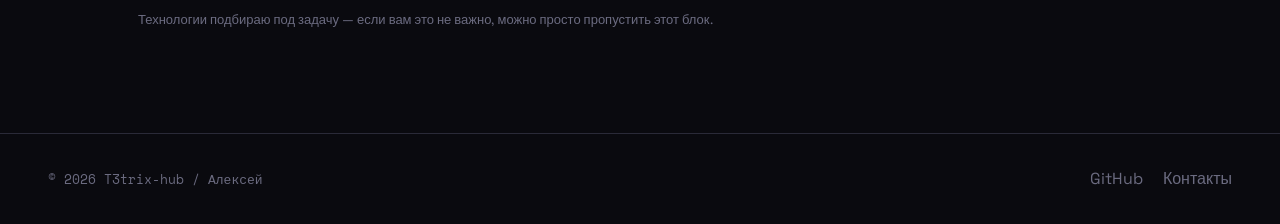
==== commit 1e5d02c8: "Update index.html" ====
--- a/index.html
+++ b/index.html
@@ -280,6 +280,23 @@
       .featured-grid { grid-template-columns: 1fr; }
       .stats-grid { grid-template-columns: repeat(2, 1fr); }
     }
+
+    /* ── client-friendly blocks ── */
+    .svc-grid { display: grid; grid-template-columns: repeat(3, 1fr); gap: 1.25rem; margin-top: 1.5rem; }
+    .svc-card { background: var(--bg2); border: 1px solid var(--border); border-radius: var(--radius); padding: 1.5rem; }
+    .svc-card .svc-icon { font-size: 1.75rem; margin-bottom: 0.75rem; }
+    .svc-card h3 { font-size: 1.05rem; margin-bottom: 0.4rem; }
+    .svc-card p { font-size: 0.875rem; color: var(--muted); line-height: 1.65; }
+    .steps { display: grid; grid-template-columns: repeat(4, 1fr); gap: 1.25rem; margin-top: 1.5rem; counter-reset: step; }
+    .step { border-top: 2px solid var(--accent); padding-top: 1rem; }
+    .step::before { counter-increment: step; content: "0" counter(step); font-family: var(--font-mono); font-size: 0.75rem; color: var(--accent); }
+    .step h4 { margin: 0.35rem 0; font-size: 0.95rem; }
+    .step p { font-size: 0.8125rem; color: var(--muted); line-height: 1.6; }
+    .cta-band { background: var(--bg2); border: 1px solid var(--border); border-radius: var(--radius); padding: 2.25rem 2rem; text-align: center; }
+    .cta-band h2 { margin-bottom: 0.5rem; }
+    .cta-band p { color: var(--muted); margin: 0 auto 1.25rem; max-width: 480px; line-height: 1.7; }
+    @media (max-width: 800px) { .svc-grid { grid-template-columns: 1fr; } .steps { grid-template-columns: 1fr 1fr; } }
+    @media (max-width: 480px) { .steps { grid-template-columns: 1fr; } }
   </style>
 </head>
 <body>
@@ -303,18 +320,15 @@
     <div class="container">
       <div class="hero-inner">
         <div>
-          <p class="hero-label">Full-Stack Developer</p>
+          <p class="hero-label">Сайты · приложения · Telegram-боты</p>
           <h1>Привет,<br>я <span class="gradient-text">Алексей</span></h1>
           <p class="hero-desc">
-            Строю веб-приложения, Telegram-ботов и интерактивные интерфейсы.
-            Ванильный JS, Python, aiogram — без лишнего шума.
+            Делаю сайты, веб-приложения и Telegram-ботов для бизнеса и личных проектов.
+            Работают на телефоне и компьютере, без лишних сложностей.
           </p>
           <div class="hero-actions">
-            <a href="projects.html" class="btn btn-primary">
-              <svg width="14" height="14" fill="none" viewBox="0 0 24 24" stroke="currentColor" stroke-width="2"><path d="M4 6h16M4 12h16M4 18h7"/></svg>
-              Посмотреть работы
-            </a>
-            <a href="contact.html" class="btn btn-ghost">Связаться</a>
+            <a href="contact.html" class="btn btn-primary">Обсудить проект</a>
+            <a href="projects.html" class="btn btn-ghost">Смотреть работы</a>
           </div>
         </div>
 
@@ -350,44 +364,84 @@
       <div class="stats-grid">
         <div class="stat-item fade-in">
           <div class="stat-num" data-stat="projects">3</div>
-          <div class="stat-label" data-stat-label="projects">Проекта</div>
+          <div class="stat-label" data-stat-label="projects">Готовых проекта</div>
+        </div>
+        <div class="stat-item fade-in">
+          <div class="stat-num" data-stat="live">3</div>
+          <div class="stat-label">Демо онлайн</div>
         </div>
         <div class="stat-item fade-in">
           <div class="stat-num">3</div>
-          <div class="stat-label">Языка</div>
+          <div class="stat-label">Языка интерфейса</div>
         </div>
         <div class="stat-item fade-in">
-          <div class="stat-num" data-stat="live">3</div>
-          <div class="stat-label">Live-демо</div>
-        </div>
-        <div class="stat-item fade-in">
-          <div class="stat-num">0</div>
-          <div class="stat-label">Фреймворков*</div>
+          <div class="stat-num">100%</div>
+          <div class="stat-label">Удобно с телефона</div>
         </div>
       </div>
     </div>
   </div>
+
+  <!-- SERVICES -->
+  <section>
+    <div class="container">
+      <span class="eyebrow fade-in">Чем могу помочь</span>
+      <h2 class="fade-in">Что я делаю</h2>
+      <div class="svc-grid">
+        <div class="svc-card fade-in"><div class="svc-icon">🌐</div><h3>Сайты</h3>
+          <p>Сайты-визитки, лендинги и многостраничные сайты. Адаптивные, быстро открываются, могут быть на нескольких языках.</p></div>
+        <div class="svc-card fade-in"><div class="svc-icon">🧩</div><h3>Веб-приложения</h3>
+          <p>Системы учёта и CRM, калькуляторы, интерактивные карты — всё, что удобно делать прямо в браузере.</p></div>
+        <div class="svc-card fade-in"><div class="svc-icon">🤖</div><h3>Telegram-боты</h3>
+          <p>Запись клиентов, приём заявок, расчёты и мини-приложения внутри Telegram.</p></div>
+      </div>
+    </div>
+  </section>
 
   <!-- FEATURED -->
   <section>
     <div class="container">
       <div class="section-header fade-in">
         <div>
-          <span class="eyebrow">Избранное</span>
-          <h2>Топ проекты</h2>
+          <span class="eyebrow">Примеры работ</span>
+          <h2>Что я уже сделал</h2>
         </div>
         <a href="projects.html" class="btn btn-ghost">Все проекты →</a>
       </div>
 
       <div class="featured-grid" id="featured-grid"></div>
+    </div>
+  </section>
+
+  <!-- PROCESS -->
+  <section style="padding-top:0">
+    <div class="container">
+      <span class="eyebrow fade-in">Как это работает</span>
+      <h2 class="fade-in">От идеи до запуска</h2>
+      <div class="steps">
+        <div class="step fade-in"><h4>Вы описываете задачу</h4><p>Напишите в Telegram или на почту: что нужно сделать и для чего.</p></div>
+        <div class="step fade-in"><h4>Обсуждаем детали</h4><p>Уточняю, что именно нужно, и называю сроки и стоимость.</p></div>
+        <div class="step fade-in"><h4>Делаю и показываю</h4><p>Показываю промежуточный результат и вношу правки.</p></div>
+        <div class="step fade-in"><h4>Запуск</h4><p>Публикую сайт или запускаю бота и объясняю, как им пользоваться.</p></div>
+      </div>
+    </div>
+  </section>
+
+  <section style="padding-top:0">
+    <div class="container">
+      <div class="cta-band fade-in">
+        <h2>Есть идея или задача?</h2>
+        <p>Опишите её в паре предложений — подскажу, как это можно сделать, и сколько это займёт.</p>
+        <a href="contact.html" class="btn btn-primary">Связаться</a>
+      </div>
     </div>
   </section>
 
   <!-- STACK TEASER -->
   <section style="padding-top:0">
     <div class="container">
-      <span class="eyebrow fade-in">Инструменты</span>
-      <h2 class="fade-in" style="margin-bottom:1.5rem">Стек</h2>
+      <span class="eyebrow fade-in">Технологии</span>
+      <h2 class="fade-in" style="margin-bottom:1.5rem">На чём я работаю</h2>
       <div class="stack-grid">
         <div class="stack-item fade-in"><span class="stack-icon">🐍</span> Python</div>
         <div class="stack-item fade-in"><span class="stack-icon">⚡</span> FastAPI</div>
@@ -398,7 +452,7 @@
         <div class="stack-item fade-in"><span class="stack-icon">✈️</span> TG WebApp</div>
         <div class="stack-item fade-in"><span class="stack-icon">🎨</span> Canvas API</div>
       </div>
-      <p style="margin-top:1rem;font-size:0.75rem;color:var(--muted);font-family:var(--font-mono);">* большинство frontend-проектов без npm</p>
+      <p style="margin-top:1rem;font-size:0.8125rem;color:var(--muted);">Технологии подбираю под задачу — если вам это не важно, можно просто пропустить этот блок.</p>
     </div>
   </section>
 </main>
